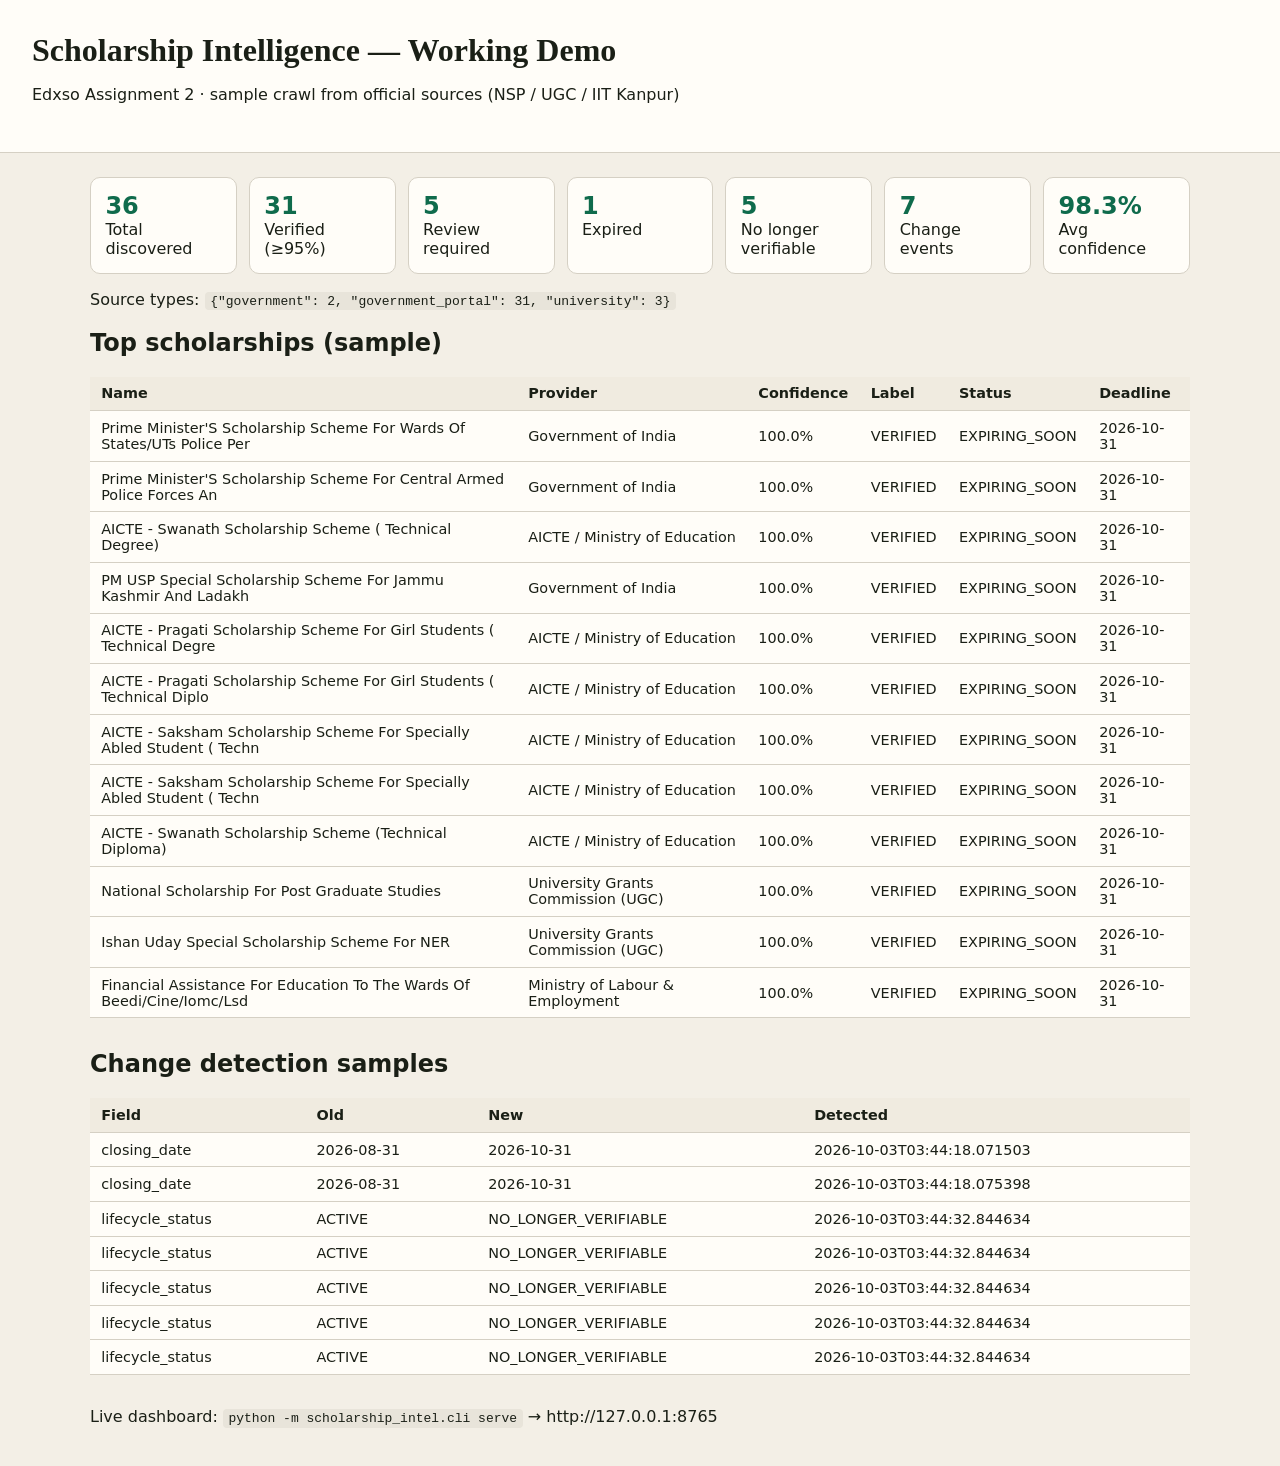
==== docs/demo/index.html @ 2a55de20 "Polish README to Assignment-1 style with submission pack, Mermaid, and screenshots." ====
<!DOCTYPE html>
<html lang="en">
<head>
  <meta charset="utf-8" />
  <meta name="viewport" content="width=device-width, initial-scale=1" />
  <title>Scholarship Intelligence — Demo</title>
  <style>
    body { font-family: Segoe UI, system-ui, sans-serif; margin: 0; background: #f3efe6; color: #1a1f16; }
    header { padding: 2rem; background: #fffdf8; border-bottom: 1px solid #d5d0c4; }
    h1 { margin: 0 0 .5rem; font-family: Georgia, serif; }
    main { max-width: 1100px; margin: 0 auto; padding: 1.5rem; }
    .metrics { display: grid; grid-template-columns: repeat(auto-fit,minmax(140px,1fr)); gap: .75rem; }
    .m { background: #fffdf8; border: 1px solid #d5d0c4; border-radius: 10px; padding: .9rem; }
    .m b { display:block; font-size: 1.5rem; color: #0f6b4c; }
    table { width: 100%; border-collapse: collapse; background: #fffdf8; margin: 1rem 0 2rem; }
    th, td { border-bottom: 1px solid #d5d0c4; padding: .55rem .7rem; text-align: left; font-size: .9rem; }
    th { background: #f0ebe0; }
    code { background: #e8e4da; padding: .1rem .35rem; border-radius: 4px; }
  </style>
</head>
<body>
  <header>
    <h1>Scholarship Intelligence — Working Demo</h1>
    <p>Edxso Assignment 2 · sample crawl from official sources (NSP / UGC / IIT Kanpur)</p>
  </header>
  <main>
    <section class="metrics">
      <div class="m"><b>36</b>Total discovered</div>
      <div class="m"><b>31</b>Verified (≥95%)</div>
      <div class="m"><b>5</b>Review required</div>
      <div class="m"><b>1</b>Expired</div>
      <div class="m"><b>5</b>No longer verifiable</div>
      <div class="m"><b>7</b>Change events</div>
      <div class="m"><b>98.3%</b>Avg confidence</div>
    </section>
    <p>Source types: <code>{"government": 2, "government_portal": 31, "university": 3}</code></p>
    <h2>Top scholarships (sample)</h2>
    <table>
      <thead><tr><th>Name</th><th>Provider</th><th>Confidence</th><th>Label</th><th>Status</th><th>Deadline</th></tr></thead>
      <tbody><tr><td>Prime Minister'S Scholarship Scheme For Wards Of States/UTs Police Per</td><td>Government of India</td><td>100.0%</td><td>VERIFIED</td><td>EXPIRING_SOON</td><td>2026-10-31</td></tr><tr><td>Prime Minister'S Scholarship Scheme For Central Armed Police Forces An</td><td>Government of India</td><td>100.0%</td><td>VERIFIED</td><td>EXPIRING_SOON</td><td>2026-10-31</td></tr><tr><td>AICTE - Swanath Scholarship Scheme ( Technical Degree)</td><td>AICTE / Ministry of Education</td><td>100.0%</td><td>VERIFIED</td><td>EXPIRING_SOON</td><td>2026-10-31</td></tr><tr><td>PM USP Special Scholarship Scheme For Jammu Kashmir And Ladakh</td><td>Government of India</td><td>100.0%</td><td>VERIFIED</td><td>EXPIRING_SOON</td><td>2026-10-31</td></tr><tr><td>AICTE - Pragati Scholarship Scheme For Girl Students ( Technical Degre</td><td>AICTE / Ministry of Education</td><td>100.0%</td><td>VERIFIED</td><td>EXPIRING_SOON</td><td>2026-10-31</td></tr><tr><td>AICTE - Pragati Scholarship Scheme For Girl Students ( Technical Diplo</td><td>AICTE / Ministry of Education</td><td>100.0%</td><td>VERIFIED</td><td>EXPIRING_SOON</td><td>2026-10-31</td></tr><tr><td>AICTE - Saksham Scholarship Scheme For Specially Abled Student ( Techn</td><td>AICTE / Ministry of Education</td><td>100.0%</td><td>VERIFIED</td><td>EXPIRING_SOON</td><td>2026-10-31</td></tr><tr><td>AICTE - Saksham Scholarship Scheme For Specially Abled Student ( Techn</td><td>AICTE / Ministry of Education</td><td>100.0%</td><td>VERIFIED</td><td>EXPIRING_SOON</td><td>2026-10-31</td></tr><tr><td>AICTE - Swanath Scholarship Scheme (Technical Diploma)</td><td>AICTE / Ministry of Education</td><td>100.0%</td><td>VERIFIED</td><td>EXPIRING_SOON</td><td>2026-10-31</td></tr><tr><td>National Scholarship For Post Graduate Studies</td><td>University Grants Commission (UGC)</td><td>100.0%</td><td>VERIFIED</td><td>EXPIRING_SOON</td><td>2026-10-31</td></tr><tr><td>Ishan Uday Special Scholarship Scheme For NER</td><td>University Grants Commission (UGC)</td><td>100.0%</td><td>VERIFIED</td><td>EXPIRING_SOON</td><td>2026-10-31</td></tr><tr><td>Financial Assistance For Education To The Wards Of Beedi/Cine/Iomc/Lsd</td><td>Ministry of Labour & Employment</td><td>100.0%</td><td>VERIFIED</td><td>EXPIRING_SOON</td><td>2026-10-31</td></tr></tbody>
    </table>
    <h2>Change detection samples</h2>
    <table>
      <thead><tr><th>Field</th><th>Old</th><th>New</th><th>Detected</th></tr></thead>
      <tbody><tr><td>closing_date</td><td>2026-08-31</td><td>2026-10-31</td><td>2026-10-03T03:44:18.071503</td></tr><tr><td>closing_date</td><td>2026-08-31</td><td>2026-10-31</td><td>2026-10-03T03:44:18.075398</td></tr><tr><td>lifecycle_status</td><td>ACTIVE</td><td>NO_LONGER_VERIFIABLE</td><td>2026-10-03T03:44:32.844634</td></tr><tr><td>lifecycle_status</td><td>ACTIVE</td><td>NO_LONGER_VERIFIABLE</td><td>2026-10-03T03:44:32.844634</td></tr><tr><td>lifecycle_status</td><td>ACTIVE</td><td>NO_LONGER_VERIFIABLE</td><td>2026-10-03T03:44:32.844634</td></tr><tr><td>lifecycle_status</td><td>ACTIVE</td><td>NO_LONGER_VERIFIABLE</td><td>2026-10-03T03:44:32.844634</td></tr><tr><td>lifecycle_status</td><td>ACTIVE</td><td>NO_LONGER_VERIFIABLE</td><td>2026-10-03T03:44:32.844634</td></tr></tbody>
    </table>
    <p>Live dashboard: <code>python -m scholarship_intel.cli serve</code> → http://127.0.0.1:8765</p>
  </main>
</body>
</html>
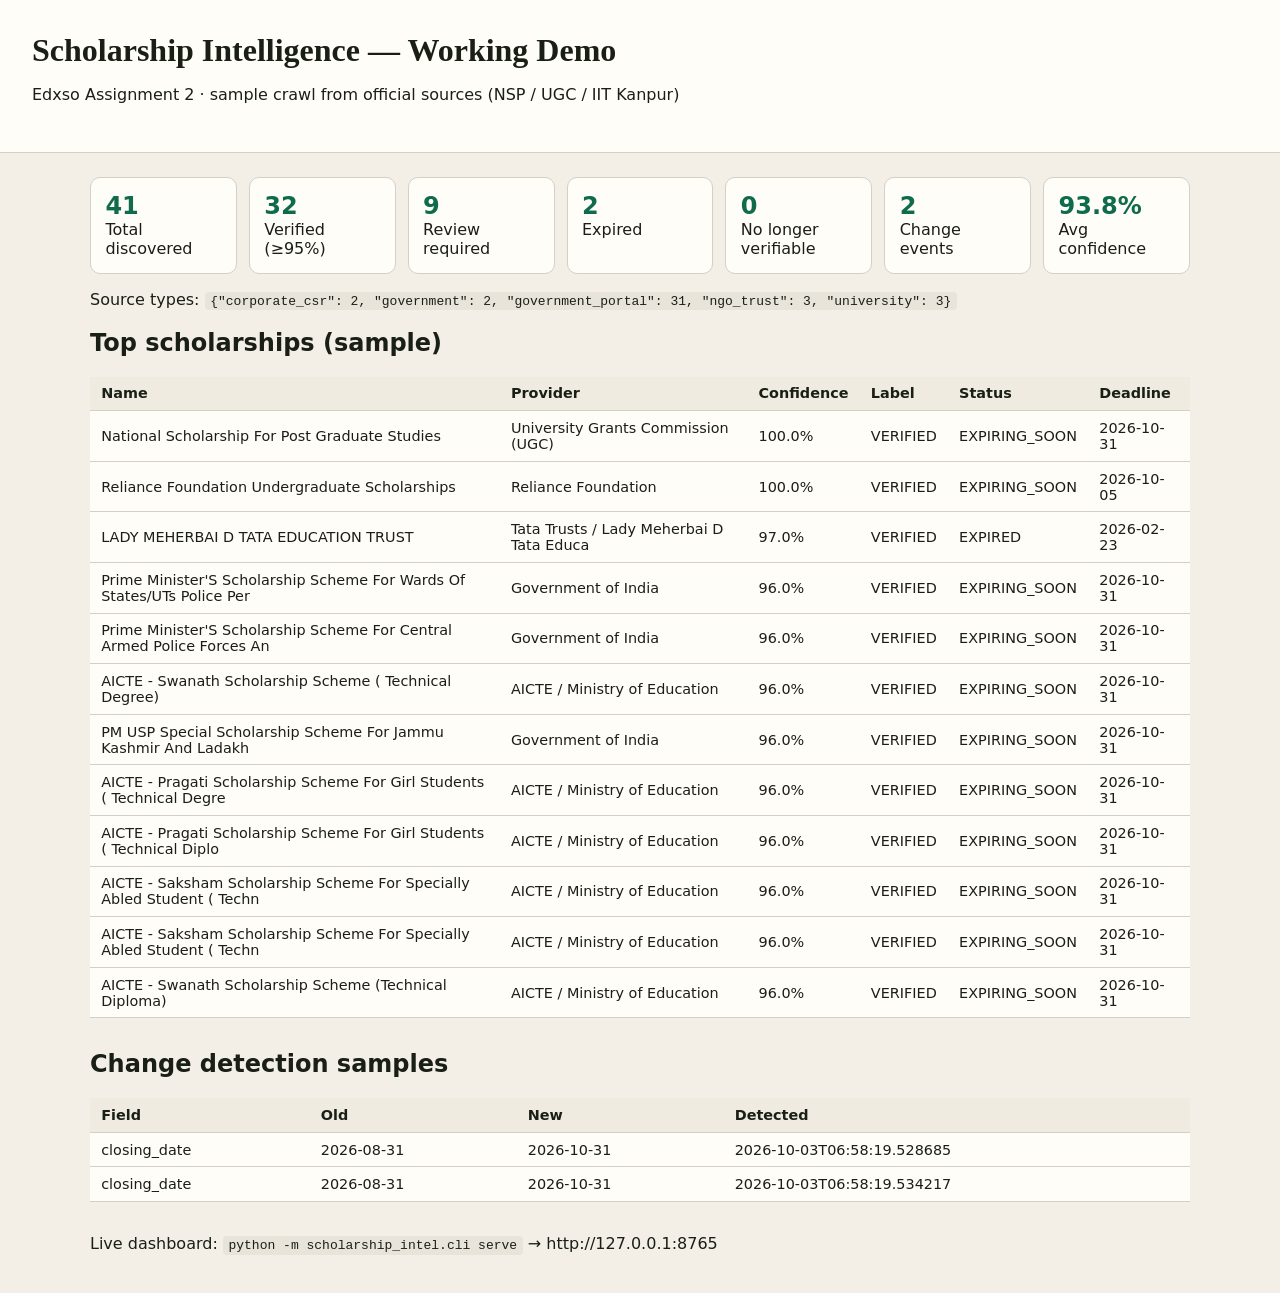
==== commit 442e0f54: "Upgrade crawler: official PDF extraction, CSR/NGO sources, cross-enrichment. Adds Reliance/Tata offi" ====
--- a/docs/demo/index.html
+++ b/docs/demo/index.html
@@ -25,24 +25,24 @@
   </header>
   <main>
     <section class="metrics">
-      <div class="m"><b>36</b>Total discovered</div>
-      <div class="m"><b>31</b>Verified (≥95%)</div>
-      <div class="m"><b>5</b>Review required</div>
-      <div class="m"><b>1</b>Expired</div>
-      <div class="m"><b>5</b>No longer verifiable</div>
-      <div class="m"><b>7</b>Change events</div>
-      <div class="m"><b>98.3%</b>Avg confidence</div>
+      <div class="m"><b>41</b>Total discovered</div>
+      <div class="m"><b>32</b>Verified (≥95%)</div>
+      <div class="m"><b>9</b>Review required</div>
+      <div class="m"><b>2</b>Expired</div>
+      <div class="m"><b>0</b>No longer verifiable</div>
+      <div class="m"><b>2</b>Change events</div>
+      <div class="m"><b>93.8%</b>Avg confidence</div>
     </section>
-    <p>Source types: <code>{"government": 2, "government_portal": 31, "university": 3}</code></p>
+    <p>Source types: <code>{"corporate_csr": 2, "government": 2, "government_portal": 31, "ngo_trust": 3, "university": 3}</code></p>
     <h2>Top scholarships (sample)</h2>
     <table>
       <thead><tr><th>Name</th><th>Provider</th><th>Confidence</th><th>Label</th><th>Status</th><th>Deadline</th></tr></thead>
-      <tbody><tr><td>Prime Minister'S Scholarship Scheme For Wards Of States/UTs Police Per</td><td>Government of India</td><td>100.0%</td><td>VERIFIED</td><td>EXPIRING_SOON</td><td>2026-10-31</td></tr><tr><td>Prime Minister'S Scholarship Scheme For Central Armed Police Forces An</td><td>Government of India</td><td>100.0%</td><td>VERIFIED</td><td>EXPIRING_SOON</td><td>2026-10-31</td></tr><tr><td>AICTE - Swanath Scholarship Scheme ( Technical Degree)</td><td>AICTE / Ministry of Education</td><td>100.0%</td><td>VERIFIED</td><td>EXPIRING_SOON</td><td>2026-10-31</td></tr><tr><td>PM USP Special Scholarship Scheme For Jammu Kashmir And Ladakh</td><td>Government of India</td><td>100.0%</td><td>VERIFIED</td><td>EXPIRING_SOON</td><td>2026-10-31</td></tr><tr><td>AICTE - Pragati Scholarship Scheme For Girl Students ( Technical Degre</td><td>AICTE / Ministry of Education</td><td>100.0%</td><td>VERIFIED</td><td>EXPIRING_SOON</td><td>2026-10-31</td></tr><tr><td>AICTE - Pragati Scholarship Scheme For Girl Students ( Technical Diplo</td><td>AICTE / Ministry of Education</td><td>100.0%</td><td>VERIFIED</td><td>EXPIRING_SOON</td><td>2026-10-31</td></tr><tr><td>AICTE - Saksham Scholarship Scheme For Specially Abled Student ( Techn</td><td>AICTE / Ministry of Education</td><td>100.0%</td><td>VERIFIED</td><td>EXPIRING_SOON</td><td>2026-10-31</td></tr><tr><td>AICTE - Saksham Scholarship Scheme For Specially Abled Student ( Techn</td><td>AICTE / Ministry of Education</td><td>100.0%</td><td>VERIFIED</td><td>EXPIRING_SOON</td><td>2026-10-31</td></tr><tr><td>AICTE - Swanath Scholarship Scheme (Technical Diploma)</td><td>AICTE / Ministry of Education</td><td>100.0%</td><td>VERIFIED</td><td>EXPIRING_SOON</td><td>2026-10-31</td></tr><tr><td>National Scholarship For Post Graduate Studies</td><td>University Grants Commission (UGC)</td><td>100.0%</td><td>VERIFIED</td><td>EXPIRING_SOON</td><td>2026-10-31</td></tr><tr><td>Ishan Uday Special Scholarship Scheme For NER</td><td>University Grants Commission (UGC)</td><td>100.0%</td><td>VERIFIED</td><td>EXPIRING_SOON</td><td>2026-10-31</td></tr><tr><td>Financial Assistance For Education To The Wards Of Beedi/Cine/Iomc/Lsd</td><td>Ministry of Labour & Employment</td><td>100.0%</td><td>VERIFIED</td><td>EXPIRING_SOON</td><td>2026-10-31</td></tr></tbody>
+      <tbody><tr><td>National Scholarship For Post Graduate Studies</td><td>University Grants Commission (UGC)</td><td>100.0%</td><td>VERIFIED</td><td>EXPIRING_SOON</td><td>2026-10-31</td></tr><tr><td>Reliance Foundation Undergraduate Scholarships</td><td>Reliance Foundation</td><td>100.0%</td><td>VERIFIED</td><td>EXPIRING_SOON</td><td>2026-10-05</td></tr><tr><td>LADY MEHERBAI D TATA EDUCATION TRUST</td><td>Tata Trusts / Lady Meherbai D Tata Educa</td><td>97.0%</td><td>VERIFIED</td><td>EXPIRED</td><td>2026-02-23</td></tr><tr><td>Prime Minister'S Scholarship Scheme For Wards Of States/UTs Police Per</td><td>Government of India</td><td>96.0%</td><td>VERIFIED</td><td>EXPIRING_SOON</td><td>2026-10-31</td></tr><tr><td>Prime Minister'S Scholarship Scheme For Central Armed Police Forces An</td><td>Government of India</td><td>96.0%</td><td>VERIFIED</td><td>EXPIRING_SOON</td><td>2026-10-31</td></tr><tr><td>AICTE - Swanath Scholarship Scheme ( Technical Degree)</td><td>AICTE / Ministry of Education</td><td>96.0%</td><td>VERIFIED</td><td>EXPIRING_SOON</td><td>2026-10-31</td></tr><tr><td>PM USP Special Scholarship Scheme For Jammu Kashmir And Ladakh</td><td>Government of India</td><td>96.0%</td><td>VERIFIED</td><td>EXPIRING_SOON</td><td>2026-10-31</td></tr><tr><td>AICTE - Pragati Scholarship Scheme For Girl Students ( Technical Degre</td><td>AICTE / Ministry of Education</td><td>96.0%</td><td>VERIFIED</td><td>EXPIRING_SOON</td><td>2026-10-31</td></tr><tr><td>AICTE - Pragati Scholarship Scheme For Girl Students ( Technical Diplo</td><td>AICTE / Ministry of Education</td><td>96.0%</td><td>VERIFIED</td><td>EXPIRING_SOON</td><td>2026-10-31</td></tr><tr><td>AICTE - Saksham Scholarship Scheme For Specially Abled Student ( Techn</td><td>AICTE / Ministry of Education</td><td>96.0%</td><td>VERIFIED</td><td>EXPIRING_SOON</td><td>2026-10-31</td></tr><tr><td>AICTE - Saksham Scholarship Scheme For Specially Abled Student ( Techn</td><td>AICTE / Ministry of Education</td><td>96.0%</td><td>VERIFIED</td><td>EXPIRING_SOON</td><td>2026-10-31</td></tr><tr><td>AICTE - Swanath Scholarship Scheme (Technical Diploma)</td><td>AICTE / Ministry of Education</td><td>96.0%</td><td>VERIFIED</td><td>EXPIRING_SOON</td><td>2026-10-31</td></tr></tbody>
     </table>
     <h2>Change detection samples</h2>
     <table>
       <thead><tr><th>Field</th><th>Old</th><th>New</th><th>Detected</th></tr></thead>
-      <tbody><tr><td>closing_date</td><td>2026-08-31</td><td>2026-10-31</td><td>2026-10-03T03:44:18.071503</td></tr><tr><td>closing_date</td><td>2026-08-31</td><td>2026-10-31</td><td>2026-10-03T03:44:18.075398</td></tr><tr><td>lifecycle_status</td><td>ACTIVE</td><td>NO_LONGER_VERIFIABLE</td><td>2026-10-03T03:44:32.844634</td></tr><tr><td>lifecycle_status</td><td>ACTIVE</td><td>NO_LONGER_VERIFIABLE</td><td>2026-10-03T03:44:32.844634</td></tr><tr><td>lifecycle_status</td><td>ACTIVE</td><td>NO_LONGER_VERIFIABLE</td><td>2026-10-03T03:44:32.844634</td></tr><tr><td>lifecycle_status</td><td>ACTIVE</td><td>NO_LONGER_VERIFIABLE</td><td>2026-10-03T03:44:32.844634</td></tr><tr><td>lifecycle_status</td><td>ACTIVE</td><td>NO_LONGER_VERIFIABLE</td><td>2026-10-03T03:44:32.844634</td></tr></tbody>
+      <tbody><tr><td>closing_date</td><td>2026-08-31</td><td>2026-10-31</td><td>2026-10-03T06:58:19.528685</td></tr><tr><td>closing_date</td><td>2026-08-31</td><td>2026-10-31</td><td>2026-10-03T06:58:19.534217</td></tr></tbody>
     </table>
     <p>Live dashboard: <code>python -m scholarship_intel.cli serve</code> → http://127.0.0.1:8765</p>
   </main>
